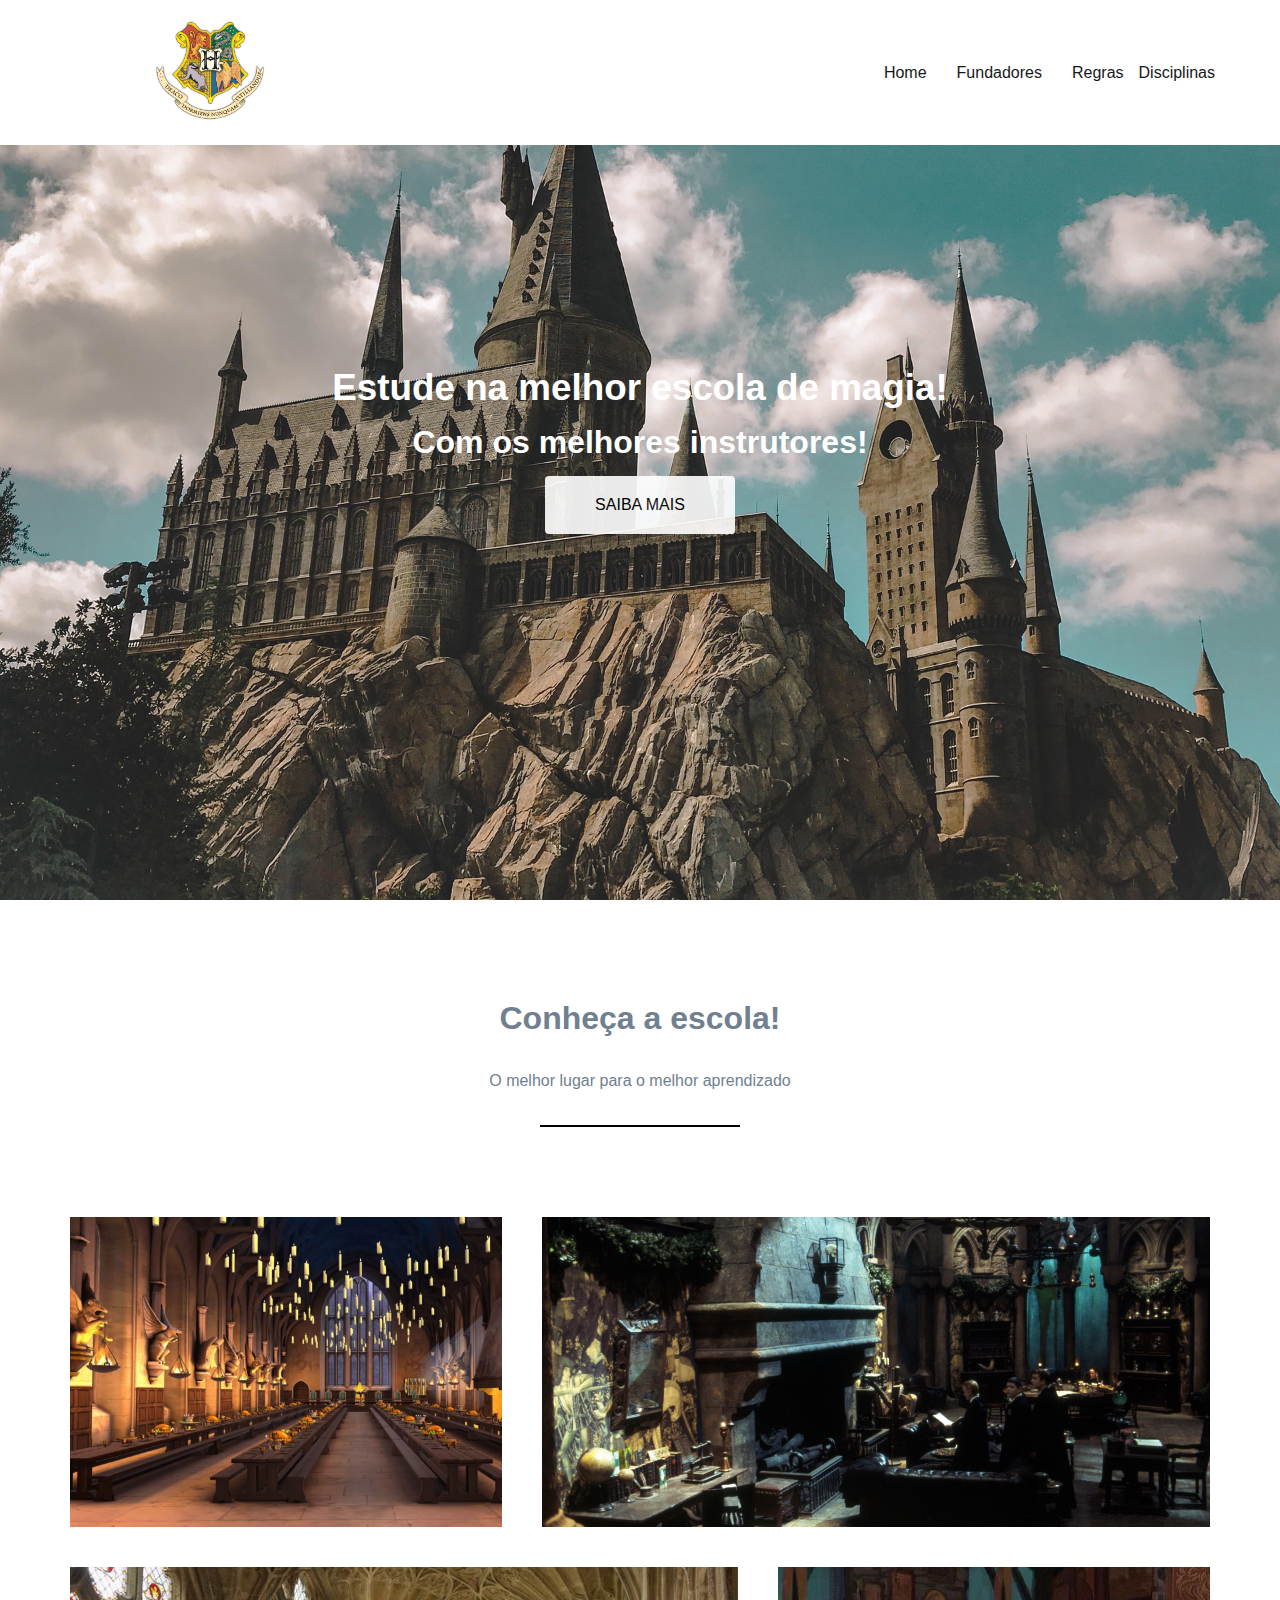
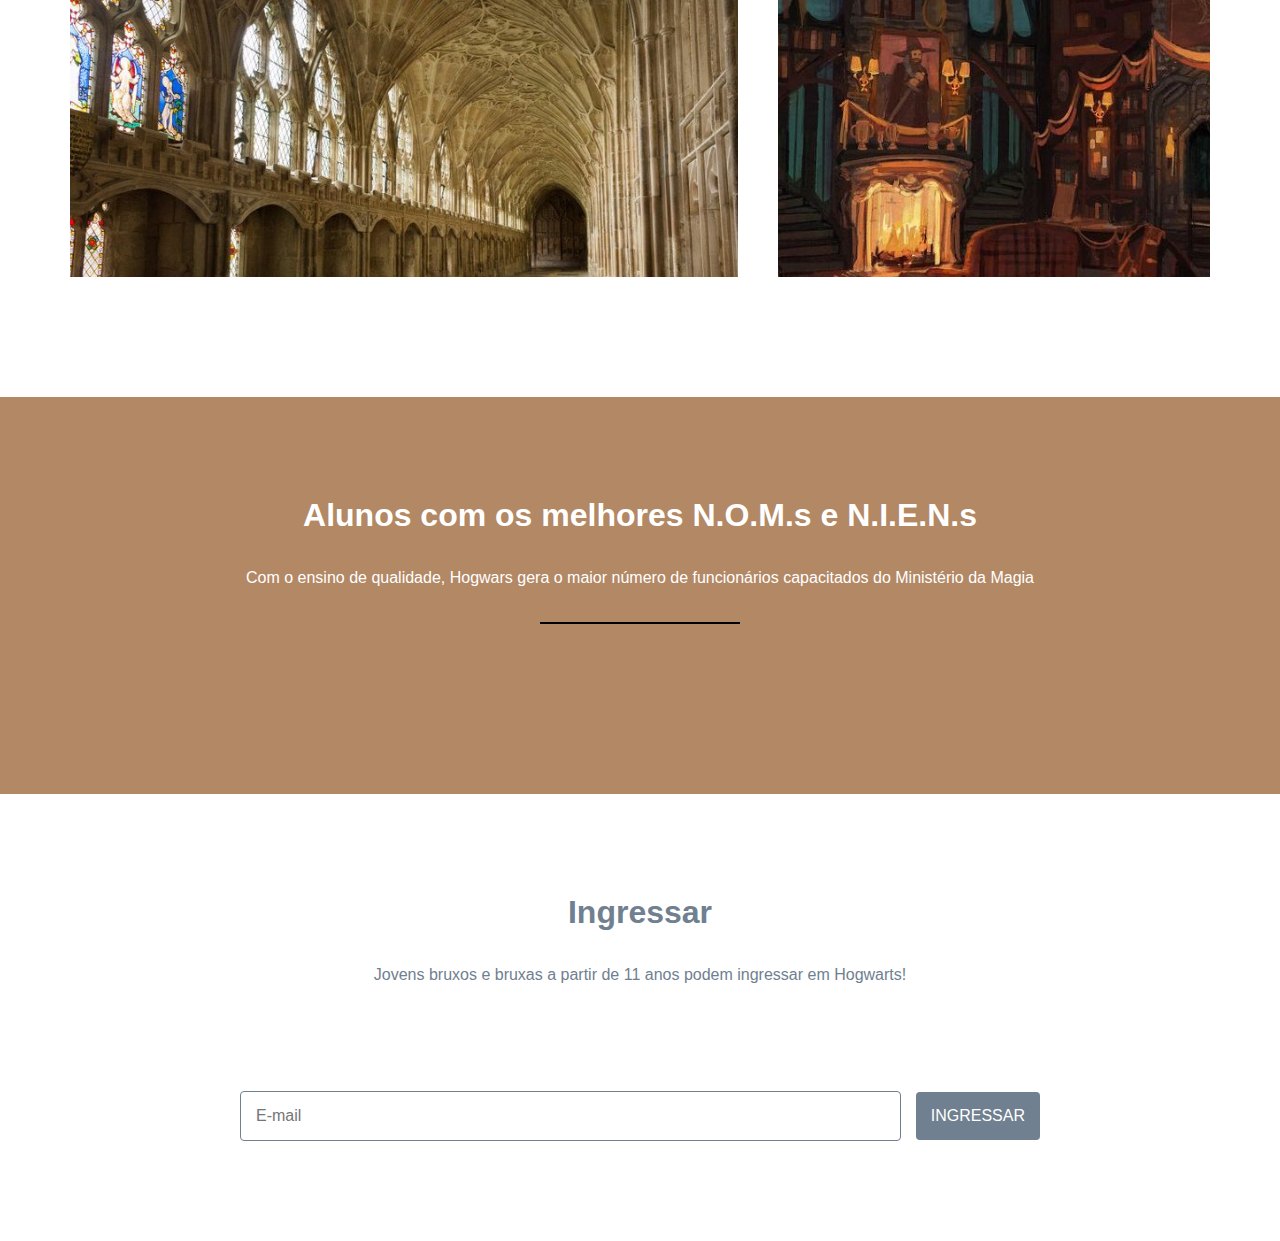
==== index.html @ 1f65f76b "add" ====
<!DOCTYPE html>
<html lang="pt-br">
<head>
    <meta charset="UTF-8">
    <meta http-equiv="X-UA-Compatible" content="IE=edge">
    <meta name="viewport" content="width=device-width, initial-scale=1.0">
    <link rel="stylesheet" href="style.css" />
    <title>Hogwarts</title>
</head>
<body>

    <header>
        <a href="#"><img id="logo" src="img/logo.png" alt="Hogwarts"> </a>
        <nav>
            <li> <a href=""> Home </a> </li>
            <li> <a href=""> Fundadores </a> </li>
            <li> <a href=""> Regras </a> </li>
            <li> <a href=""> Disciplinas </a> </li>
        </nav>
    </header>

    <section class="hero">
        <h1>Estude na melhor escola de magia!</h1>
        <h3>Com os melhores instrutores!</h3>
        <a class="btn" href="">Saiba mais</a>
    </section>

    <section class="conhecaHog">
        <h3>Conheça a escola!</h3>
        <p>O melhor lugar para o melhor aprendizado</p>
        <hr>
        
        <ul class="grid">
            <li class="small" style="background-image: url('img/dento01.jpg')" ></li>
            <li class="large" style="background-image: url('img/dentro02.jpg')"></li>
            <li class="large" style="background-image: url('img/dentro03.jpg')"></li>
            <li class="small" style="background-image: url('img/dentro04.jpg')"></li>
        </ul>
    </section>
    
    <section class="caracter">
        <h3>Alunos com os melhores N.O.M.s e N.I.E.N.s</h3>
        <p>Com o ensino de qualidade, Hogwars gera o maior número de funcionários capacitados do Ministério da Magia</p>
        <hr>
    </section>

    <section class="ingressar">
        <h3>Ingressar</h3>
        <p>Jovens bruxos e bruxas a partir de 11 anos podem ingressar em Hogwarts!</p>
        <hr>
        
        <form>
            <input type="text" placeholder="E-mail">
            <button>ingressar</button>
        </form>
    </section>

    <footer>
        <ul>
            <li>
                <a href=""> <i class="fab fa-instagram"> </i></a>
            </li>
            <li>
                <a href=""> <i class="fab fa-instagram"></i> </a>
            </li>
        </ul>
    </footer>
</body>
</html>
---- style.css ----
* {
  margin: 0;
  padding: 0;
  font-size: 100%;
  box-sizing: border-box;
  font-family: "Trebuchet MS", "Lucida Sans Unicode", "Lucida Grande",
    "Lucida Sans", Arial, sans-serif;
}
nav,
ul {
  list-style: none;
}
a {
  text-decoration: none;
  cursor: pointer;
  opacity: 0.9;
}
a:hover {
  opacity: 1;
}

header {
  width: 100%;
  position: absolute;
  top: 0;
  left: 0;
  display: flex;
  justify-content: space-between;
  align-items: center;
  padding: 20px 50px;
  background-color: #fff;
}
header img {
  width: 180px;
  margin-left: 70px;
}

header nav {
  display: flex;
}
header li a {
  color: black;
}

header li {
  margin: 0px 15px;
}

header li:first-child {
  margin-left: 0;
}
header li:last-child {
  margin-left: 0;
}
@media (max-width: 700px) {
  header {
    flex-direction: column;
  }
  header img {
    scroll-margin-bottom: 15px;
  }
}

.hero {
  background-image: url(img/hero.jpg);
  background-size: cover;
  min-height: 100vh;
  color: #fff;
  display: flex;
  justify-content: center;
  align-items: center;
  flex-direction: column;
}

.hero h1 {
  color: #fff;
  font-size: 2.3rem;
  margin-bottom: 15px;
  text-align: center;
}

.hero h3 {
  color: #fff;
  font-size: 2rem;
  margin-bottom: 15px;
  text-align: center;
}

.hero .btn {
  background-color: #fff;
  border-radius: 4px;
  color: black;
  padding: 20px 50px;
  text-transform: uppercase;
}
@media (max-width: 700px) {
  .hero h1 {
    font-size: 2.5rem;
  }
  .hero h3 {
    font-size: 1.5rem;
  }
}

.conhecaHog {
  display: flex;
  flex-direction: column;
  align-items: center;
  padding: 100px 50px;
}
.conhecaHog h3 {
  color: #708090;
  font-size: 2rem;
  margin-bottom: 35px;
}
.conhecaHog p {
  color: #708090;
  max-width: 800px;
  margin-bottom: 35px;
  text-align: center;
}
.conhecaHog hr {
  background-color: #708090;
  width: 200px;
  min-height: 2px;
  background-color: black;
  margin-bottom: 70px;
  border: none;
}

.conhecaHog .grid {
  width: 100%;
  display: flex;
  flex-wrap: wrap;
}

.conhecaHog .grid li {
  height: 350px;
  padding: 20px;
  border-radius: 4px;
  background-clip: content-box;
  background-size: cover;
  position: center;
}

.conhecaHog .grid li.small {
  flex-basis: 40%;
}
.conhecaHog .grid li.large {
  flex-basis: 60%;
}

@media (max-width: 700px) {
  .conhecaHog .grid li.small,
  .conhecaHog .grid li.large {
    flex-basis: 100%;
  }
}

.caracter {
  background-color: rgb(179, 136, 101);
  display: flex;
  flex-direction: column;
  align-items: center;
  padding: 100px 50px;
}
.caracter h3 {
  color: #fff;
  font-size: 2rem;
  margin-bottom: 35px;
}
.caracter p {
  color: #fff;
  max-width: 800px;
  margin-bottom: 35px;
  text-align: center;
}
.caracter hr {
  background-color: #fff;
  width: 200px;
  min-height: 2px;
  background-color: black;
  margin-bottom: 70px;
  border: none;
}

.caracter .grid {
  width: 100%;
  display: flex;
}

.ingressar {
  display: flex;
  flex-direction: column;
  align-items: center;
  padding: 100px 100px;
}

.ingressar h3 {
  color: #708090;
  font-size: 2rem;
  margin-bottom: 35px;
}
.ingressar p {
  color: #708090;
  max-width: 800px;
  margin-bottom: 35px;
  text-align: center;
}
.ingressar hr {
  color: #708090;
  width: 200px;
  min-height: 2px;
  margin-bottom: 70px;
  border: none;
}

.ingressar .grid {
  background-color: #708090;
  width: 100%;
  display: flex;
}

.ingressar form {
  display: flex;
  align-items: center;
  justify-content: center;
  flex-wrap: wrap;
  width: 80%;
  max-width: 800px;
}

.ingressar input {
  padding: 15px;
  border: 1px solid #708090;
  border-radius: 4px;
  margin-right: 15px;
  flex: 1;
}

.ingressar button {
  padding: 15px;
  background-color: #708090;
  color: #fff;
  text-transform: uppercase;
  border: none;
  border-radius: 4px;
  cursor: pointer;
}
@media (max-width: 700px) {
  .ingressar input {
    flex-basis: 100%;
    margin-bottom: 15px;
  }
}

.footer {
  display: flex;
  flex-direction: column;
  background-color: #708090;
  padding: 50px 50px;
}

.footer ul {
  display: flex;
  margin-bottom: 25px;
}

.footer ul li {
  margin-right: 10px;
}

.footer ul li:last-child {
  margin-right: 0;
}

.footer ul li {
  color: #708090;
  font-size: 2rem;
  align-items: center;
}
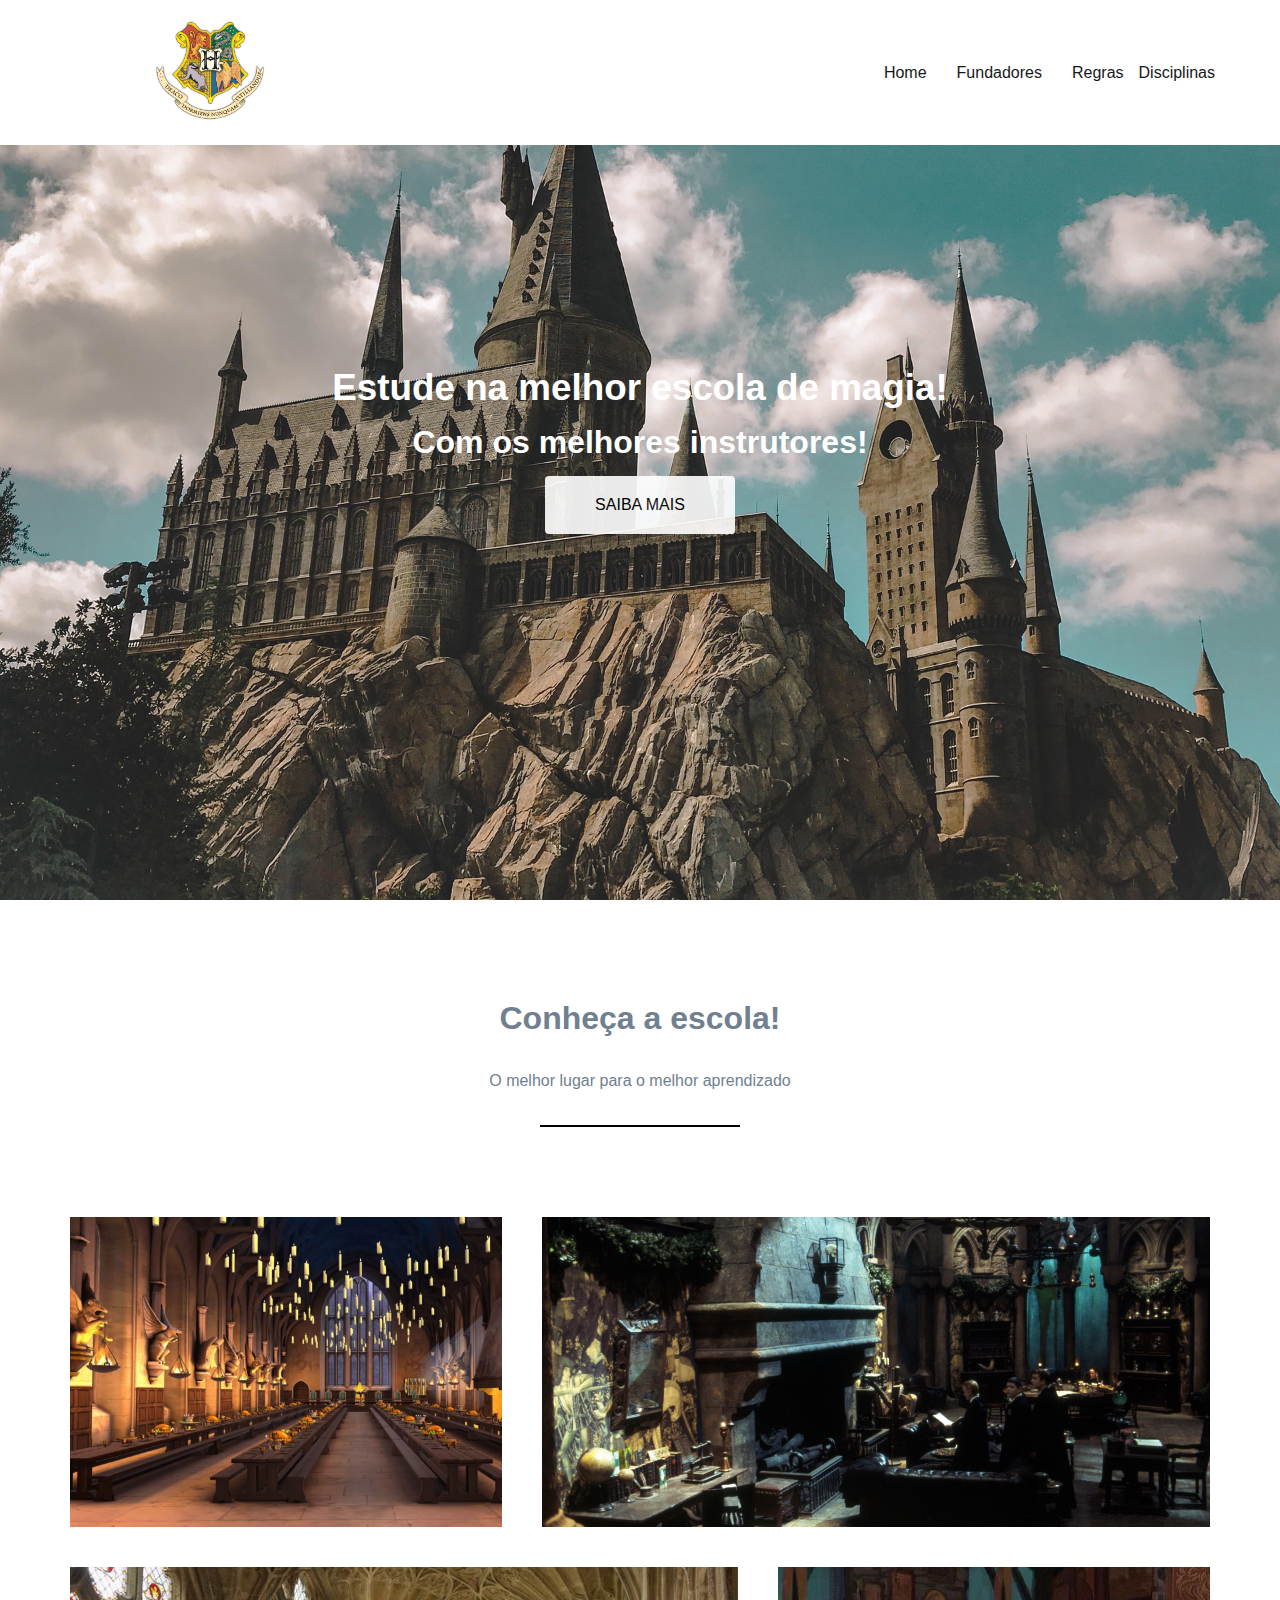
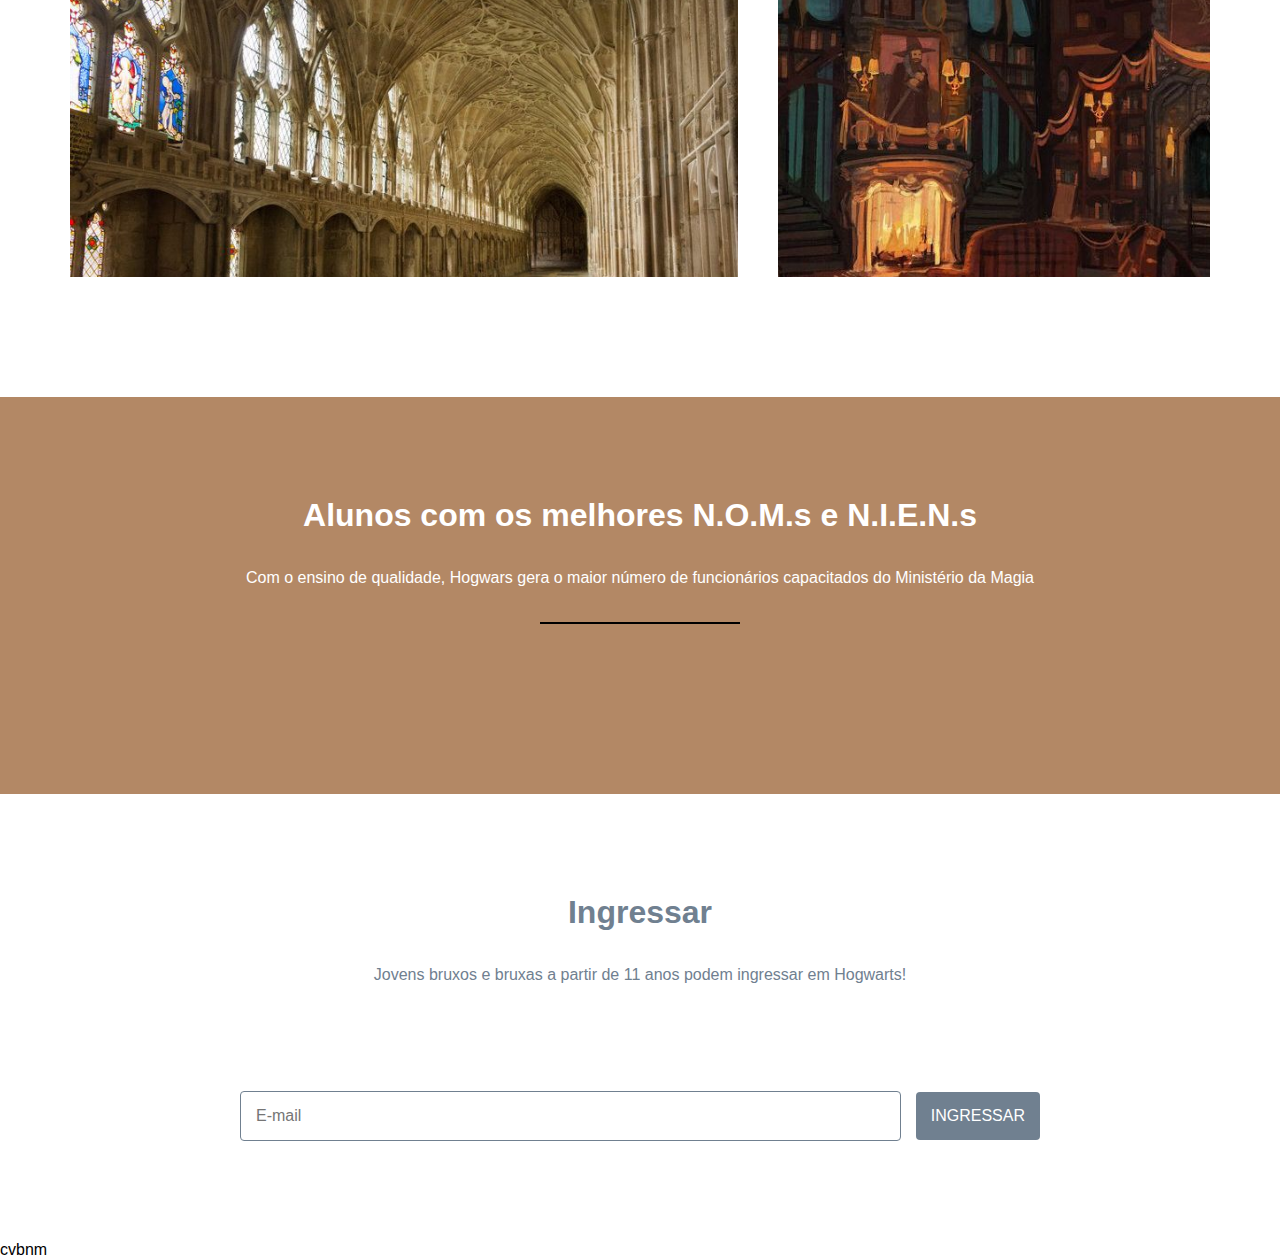
==== commit ca072e88: "segunda pagina" ====
--- a/index.html
+++ b/index.html
@@ -4,18 +4,18 @@
     <meta charset="UTF-8">
     <meta http-equiv="X-UA-Compatible" content="IE=edge">
     <meta name="viewport" content="width=device-width, initial-scale=1.0">
+    <script src="script.js"></script>
     <link rel="stylesheet" href="style.css" />
     <title>Hogwarts</title>
 </head>
 <body>
-
     <header>
         <a href="#"><img id="logo" src="img/logo.png" alt="Hogwarts"> </a>
         <nav>
-            <li> <a href=""> Home </a> </li>
-            <li> <a href=""> Fundadores </a> </li>
-            <li> <a href=""> Regras </a> </li>
-            <li> <a href=""> Disciplinas </a> </li>
+            <li> <a href="index.html"> Home </a> </li>
+            <li> <a href="fundadores.html"> Fundadores </a> </li>
+            <li> <a href="regras.html"> Regras </a> </li>
+            <li> <a href="disciplinas.html"> Disciplinas </a> </li>
         </nav>
     </header>
 
@@ -51,7 +51,7 @@
         
         <form>
             <input type="text" placeholder="E-mail">
-            <button>ingressar</button>
+            <button onclick="click()">ingressar</button>
         </form>
     </section>
 
@@ -62,6 +62,7 @@
             </li>
             <li>
                 <a href=""> <i class="fab fa-instagram"></i> </a>
+                cvbnm
             </li>
         </ul>
     </footer>
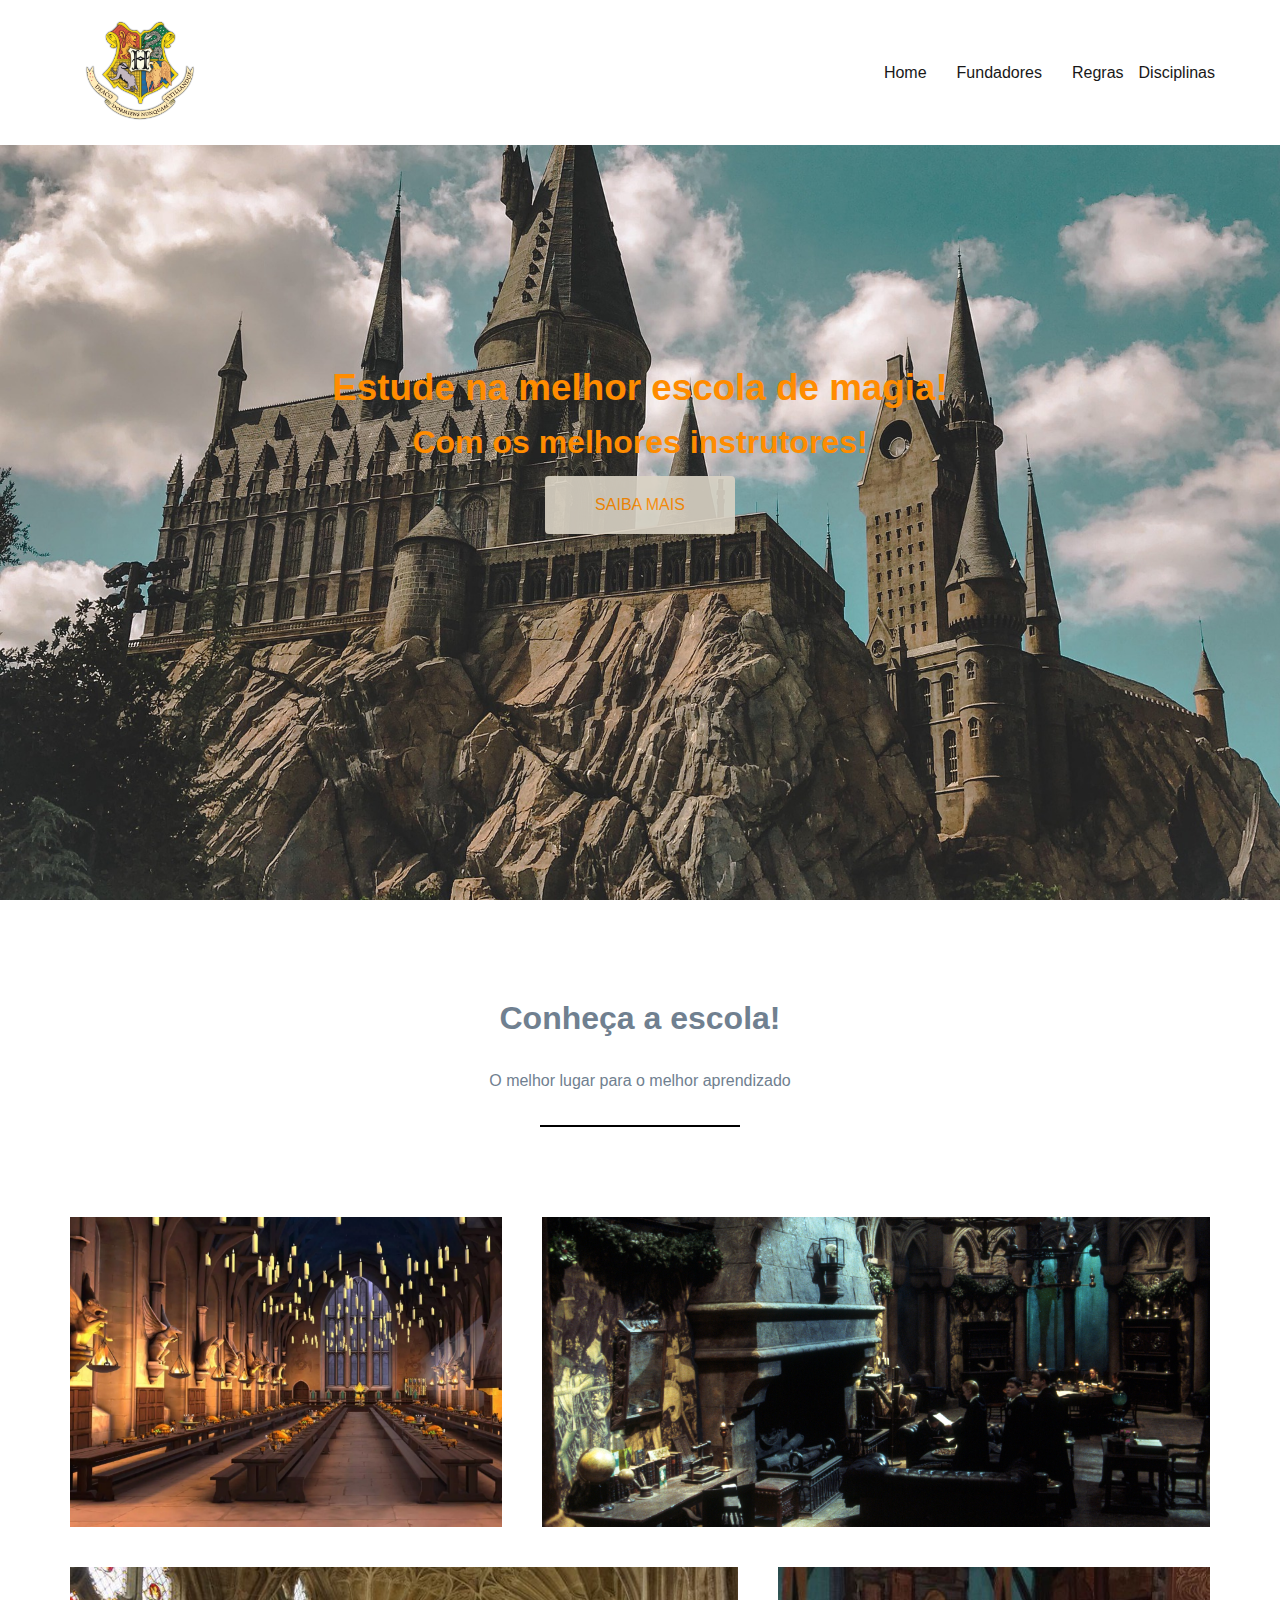
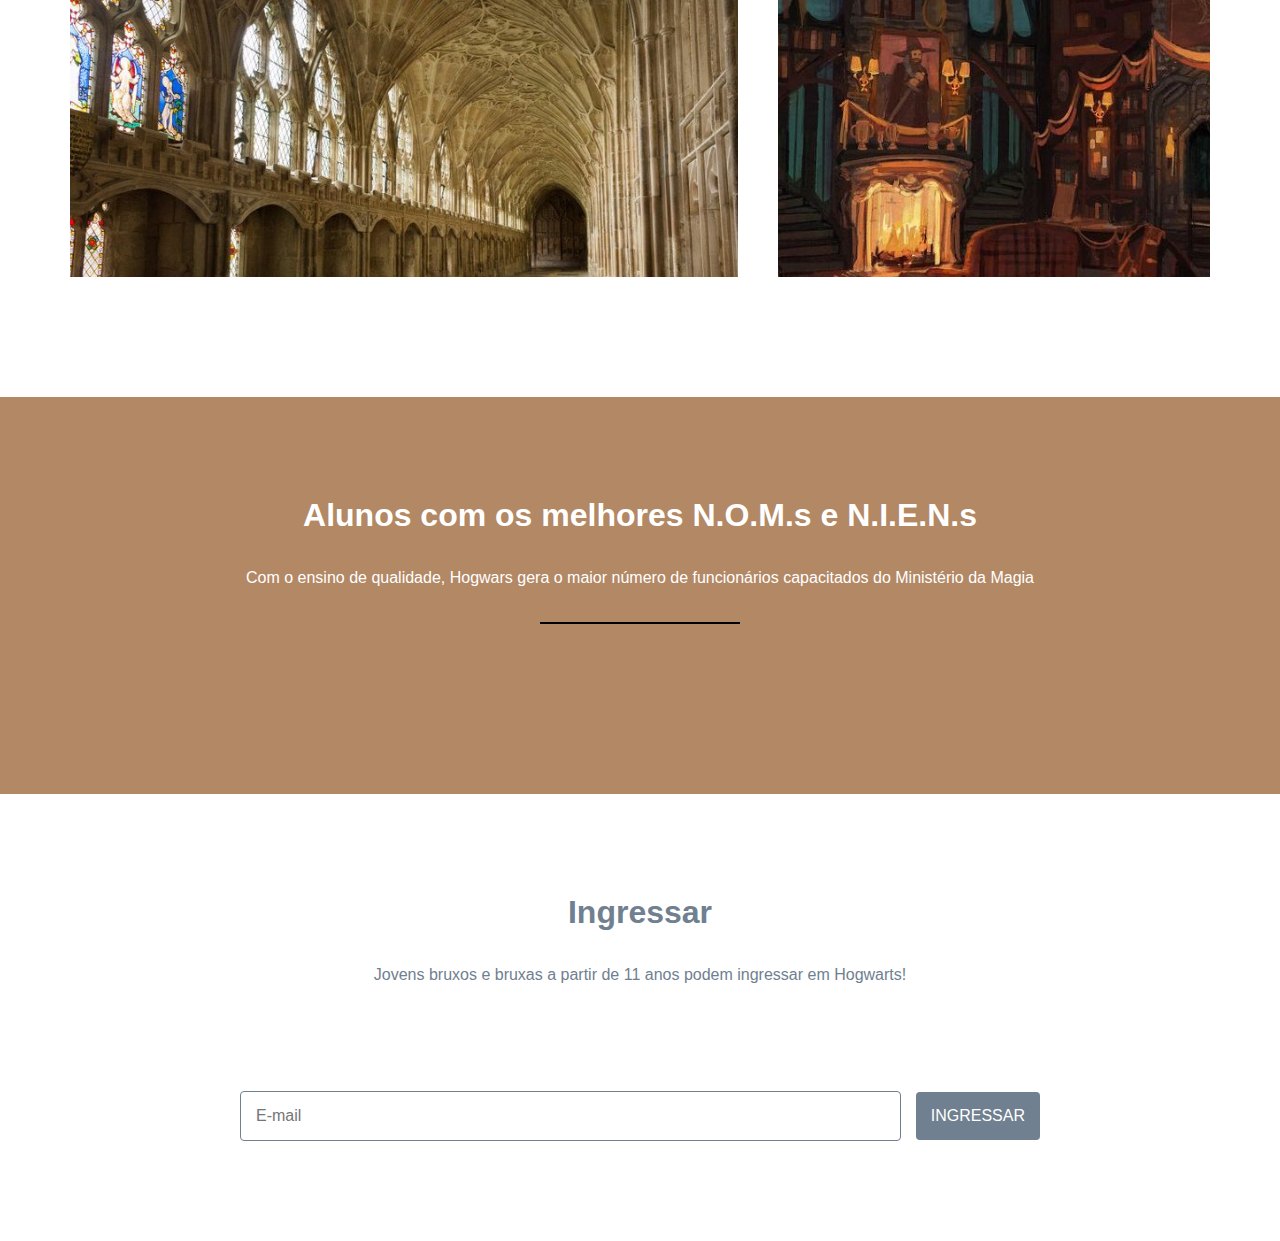
==== commit 6f0c9514: "refatorando" ====
--- a/index.html
+++ b/index.html
@@ -1,43 +1,47 @@
 <!DOCTYPE html>
 <html lang="pt-br">
+
 <head>
     <meta charset="UTF-8">
     <meta http-equiv="X-UA-Compatible" content="IE=edge">
     <meta name="viewport" content="width=device-width, initial-scale=1.0">
     <script src="script.js"></script>
-    <link rel="stylesheet" href="style.css" />
+    <link rel="stylesheet" href="./css/style.css" />
     <title>Hogwarts</title>
 </head>
+
 <body>
-    <header>
-        <a href="#"><img id="logo" src="img/logo.png" alt="Hogwarts"> </a>
+    <header class="header">
+        <a href="index.html">
+            <img class="header__img" src="img/logo.png" alt="Hogwarts">
+        </a>
         <nav>
-            <li> <a href="index.html"> Home </a> </li>
-            <li> <a href="fundadores.html"> Fundadores </a> </li>
-            <li> <a href="regras.html"> Regras </a> </li>
-            <li> <a href="disciplinas.html"> Disciplinas </a> </li>
+            <li> <a href="index.html" class="header__home"> Home </a> </li>
+            <li> <a href="fundadores.html" class="header__fundadores"> Fundadores </a> </li>
+            <li> <a href="regras.html" class="header__regras"> Regras </a> </li>
+            <li> <a href="disciplinas.html" class="header__disciplinas"> Disciplinas </a> </li>
         </nav>
     </header>
 
     <section class="hero">
         <h1>Estude na melhor escola de magia!</h1>
         <h3>Com os melhores instrutores!</h3>
-        <a class="btn" href="">Saiba mais</a>
+        <a class="btn" href="">Saiba mais</a>   
     </section>
 
     <section class="conhecaHog">
         <h3>Conheça a escola!</h3>
         <p>O melhor lugar para o melhor aprendizado</p>
         <hr>
-        
+
         <ul class="grid">
-            <li class="small" style="background-image: url('img/dento01.jpg')" ></li>
+            <li class="small" style="background-image: url('img/dento01.jpg')"></li>
             <li class="large" style="background-image: url('img/dentro02.jpg')"></li>
             <li class="large" style="background-image: url('img/dentro03.jpg')"></li>
             <li class="small" style="background-image: url('img/dentro04.jpg')"></li>
         </ul>
     </section>
-    
+
     <section class="caracter">
         <h3>Alunos com os melhores N.O.M.s e N.I.E.N.s</h3>
         <p>Com o ensino de qualidade, Hogwars gera o maior número de funcionários capacitados do Ministério da Magia</p>
@@ -48,7 +52,7 @@
         <h3>Ingressar</h3>
         <p>Jovens bruxos e bruxas a partir de 11 anos podem ingressar em Hogwarts!</p>
         <hr>
-        
+
         <form>
             <input type="text" placeholder="E-mail">
             <button onclick="click()">ingressar</button>
@@ -62,9 +66,9 @@
             </li>
             <li>
                 <a href=""> <i class="fab fa-instagram"></i> </a>
-                cvbnm
             </li>
         </ul>
     </footer>
 </body>
+
 </html>--- a/css/style.css
+++ b/css/style.css
@@ -0,0 +1,305 @@
+* {
+  margin: 0;
+  padding: 0;
+  font-size: 100%;
+  color: #DAD3C5;
+  box-sizing: border-box;
+  font-family: "Trebuchet MS", "Lucida Sans Unicode", "Lucida Grande", "Lucida Sans", Arial, sans-serif;
+}
+
+.header {
+  width: 100%;
+  position: absolute;
+  top: 0;
+  left: 0;
+  display: flex;
+  justify-content: space-between;
+  align-items: center;
+  padding: 20px 50px;
+  background-color: #fff;
+}
+
+.header .header__img {
+  width: 180px;
+  margin-left: none;
+}
+
+nav,
+ul {
+  list-style: none;
+}
+
+a {
+  text-decoration: none;
+  cursor: pointer;
+  opacity: 0.9;
+}
+
+a:hover {
+  opacity: 1;
+  color: #FF8C00;
+}
+
+header nav {
+  display: flex;
+}
+
+header li a {
+  color: black;
+}
+
+header li {
+  margin: 0px 15px;
+}
+
+header li:first-child {
+  margin-left: 0;
+}
+
+header li:last-child {
+  margin-left: 0;
+}
+
+@media (max-width: 700px) {
+  header {
+    flex-direction: column;
+  }
+
+  header img {
+    scroll-margin-bottom: 15px;
+  }
+}
+.hero {
+  background-image: url(../img/hero.jpg);
+  background-size: cover;
+  min-height: 100vh;
+  color: #DAD3C5;
+  display: flex;
+  justify-content: center;
+  align-items: center;
+  flex-direction: column;
+}
+
+.hero h1 {
+  color: #FF8C00;
+  font-size: 2.3rem;
+  margin-bottom: 15px;
+  text-align: center;
+}
+
+.hero h3 {
+  color: #FF8C00;
+  font-size: 2rem;
+  margin-bottom: 15px;
+  text-align: center;
+}
+
+.hero .btn {
+  background-color: #DAD3C5;
+  border-radius: 4px;
+  color: #FF8C00;
+  padding: 20px 50px;
+  text-transform: uppercase;
+  transition: 3;
+}
+.hero .btn:hover {
+  color: #DAD3C5;
+  background-color: #FF8C00;
+}
+
+@media (max-width: 700px) {
+  .hero h1 {
+    font-size: 2.5rem;
+  }
+
+  .hero h3 {
+    font-size: 1.5rem;
+  }
+}
+.conhecaHog {
+  display: flex;
+  flex-direction: column;
+  align-items: center;
+  padding: 100px 50px;
+}
+
+.conhecaHog h3 {
+  color: #708090;
+  font-size: 2rem;
+  margin-bottom: 35px;
+}
+
+.conhecaHog p {
+  color: #708090;
+  max-width: 800px;
+  margin-bottom: 35px;
+  text-align: center;
+}
+
+.conhecaHog hr {
+  background-color: #708090;
+  width: 200px;
+  min-height: 2px;
+  background-color: black;
+  margin-bottom: 70px;
+  border: none;
+}
+
+.conhecaHog .grid {
+  width: 100%;
+  display: flex;
+  flex-wrap: wrap;
+}
+
+.conhecaHog .grid li {
+  height: 350px;
+  padding: 20px;
+  border-radius: 4px;
+  background-clip: content-box;
+  background-size: cover;
+  position: center;
+}
+
+.conhecaHog .grid li.small {
+  flex-basis: 40%;
+}
+
+.conhecaHog .grid li.large {
+  flex-basis: 60%;
+}
+
+@media (max-width: 700px) {
+  .conhecaHog .grid li.small,
+.conhecaHog .grid li.large {
+    flex-basis: 100%;
+  }
+}
+.caracter {
+  background-color: #b38865;
+  display: flex;
+  flex-direction: column;
+  align-items: center;
+  padding: 100px 50px;
+}
+
+.caracter h3 {
+  color: #fff;
+  font-size: 2rem;
+  margin-bottom: 35px;
+}
+
+.caracter p {
+  color: #fff;
+  max-width: 800px;
+  margin-bottom: 35px;
+  text-align: center;
+}
+
+.caracter hr {
+  background-color: #fff;
+  width: 200px;
+  min-height: 2px;
+  background-color: black;
+  margin-bottom: 70px;
+  border: none;
+}
+
+.caracter .grid {
+  width: 100%;
+  display: flex;
+}
+
+.ingressar {
+  display: flex;
+  flex-direction: column;
+  align-items: center;
+  padding: 100px 100px;
+}
+
+.ingressar h3 {
+  color: #708090;
+  font-size: 2rem;
+  margin-bottom: 35px;
+}
+
+.ingressar p {
+  color: #708090;
+  max-width: 800px;
+  margin-bottom: 35px;
+  text-align: center;
+}
+
+.ingressar hr {
+  color: #708090;
+  width: 200px;
+  min-height: 2px;
+  margin-bottom: 70px;
+  border: none;
+}
+
+.ingressar .grid {
+  background-color: #708090;
+  width: 100%;
+  display: flex;
+}
+
+.ingressar form {
+  display: flex;
+  align-items: center;
+  justify-content: center;
+  flex-wrap: wrap;
+  width: 80%;
+  max-width: 800px;
+}
+
+.ingressar input {
+  padding: 15px;
+  border: 1px solid #708090;
+  border-radius: 4px;
+  margin-right: 15px;
+  flex: 1;
+}
+
+.ingressar button {
+  padding: 15px;
+  background-color: #708090;
+  color: #fff;
+  text-transform: uppercase;
+  border: none;
+  border-radius: 4px;
+  cursor: pointer;
+}
+
+@media (max-width: 700px) {
+  .ingressar input {
+    flex-basis: 100%;
+    margin-bottom: 15px;
+  }
+}
+.footer {
+  display: flex;
+  flex-direction: column;
+  background-color: #708090;
+  padding: 50px 50px;
+}
+
+.footer ul {
+  display: flex;
+  margin-bottom: 25px;
+}
+
+.footer ul li {
+  margin-right: 10px;
+}
+
+.footer ul li:last-child {
+  margin-right: 0;
+}
+
+.footer ul li {
+  color: #708090;
+  font-size: 2rem;
+  align-items: center;
+}
+
+/*# sourceMappingURL=style.css.map */
